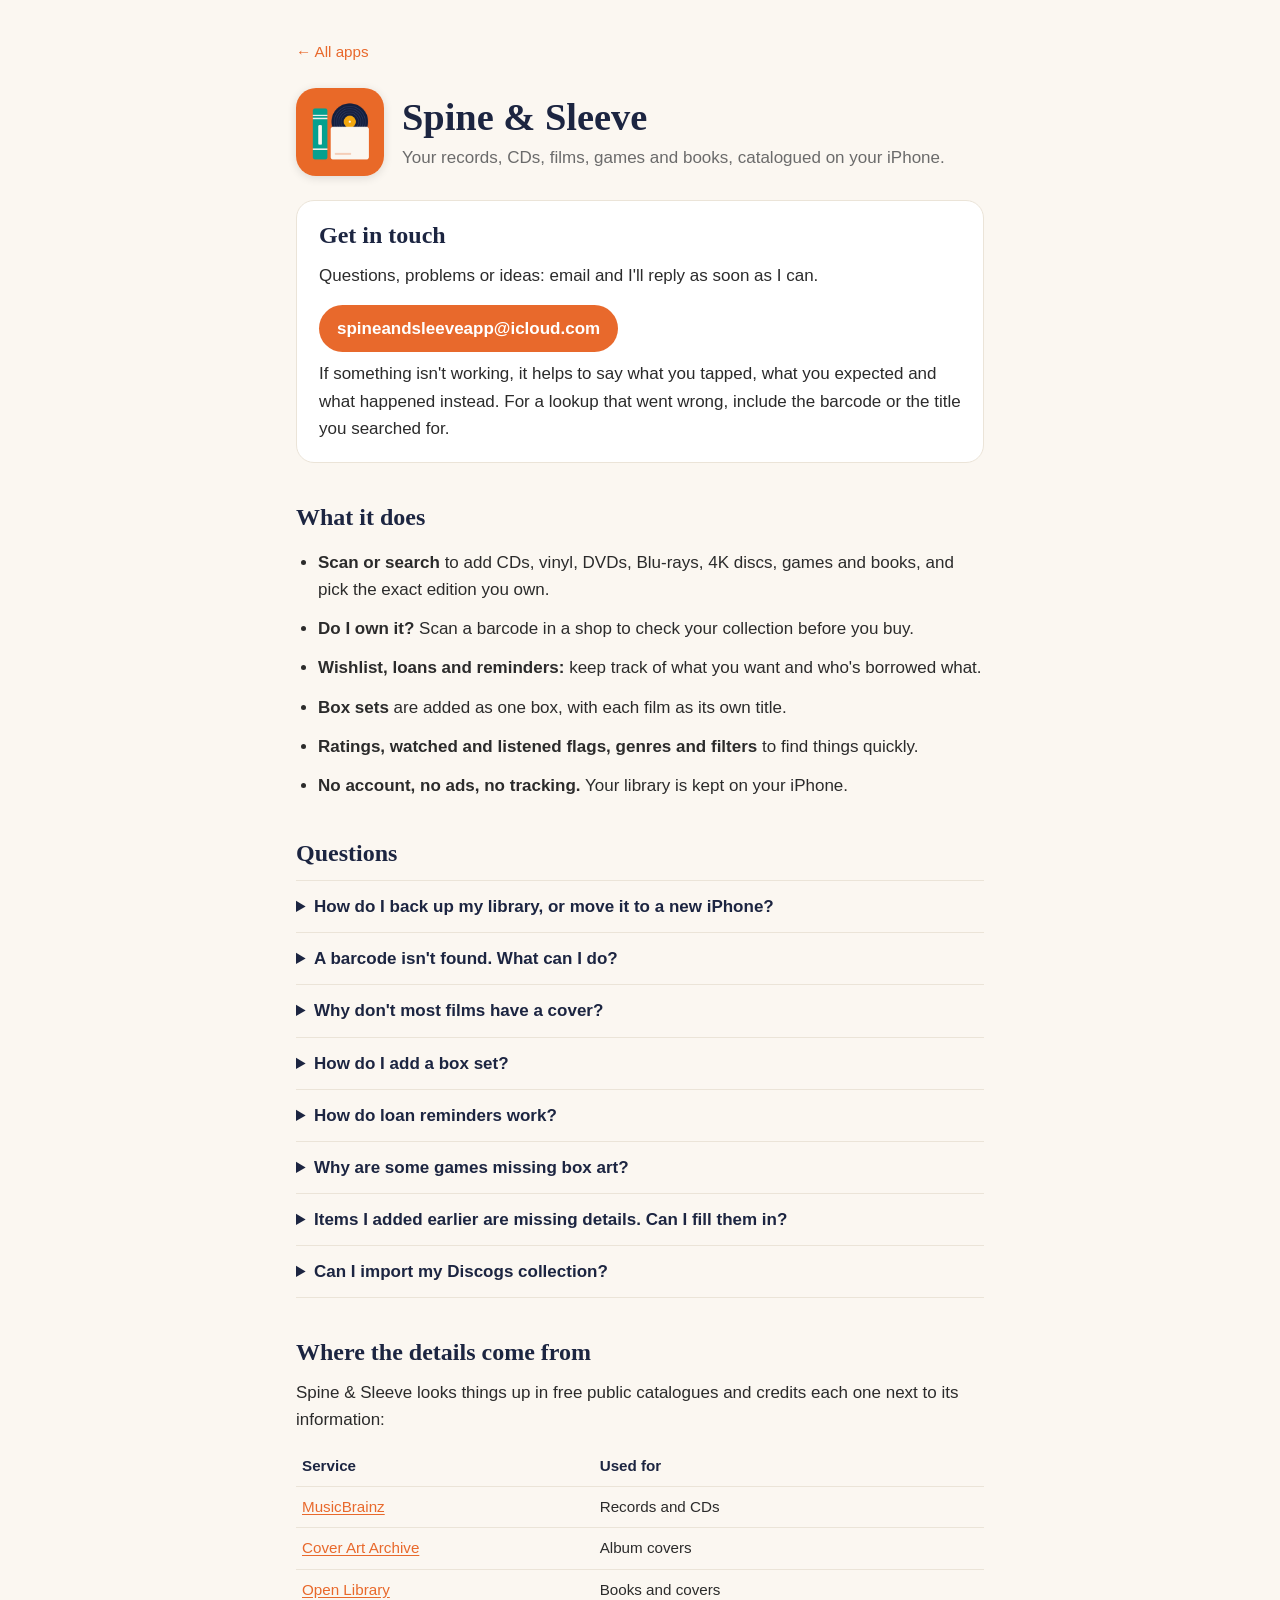
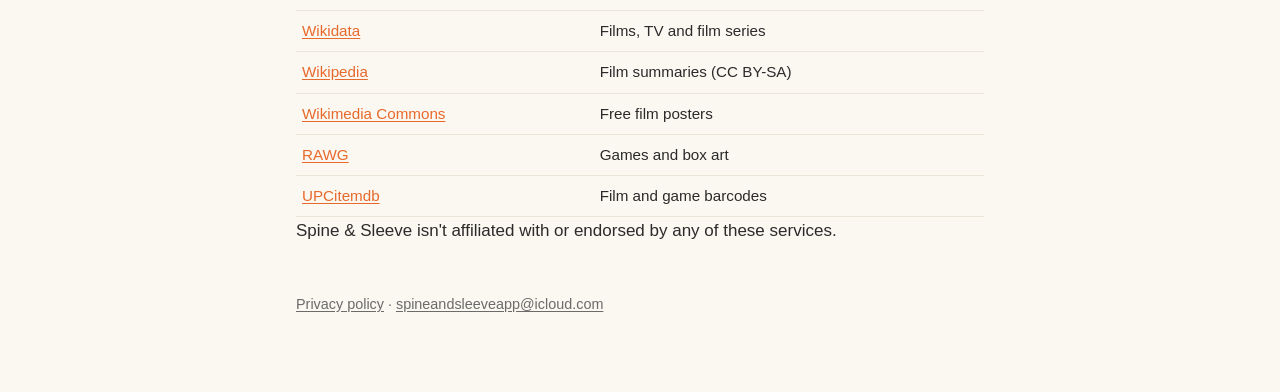
==== spine-and-sleeve/index.html @ e0ac8554 "Spine & Sleeve support and privacy pages" ====
<!doctype html>
<html lang="en-GB">
<head>
  <meta charset="utf-8">
  <meta name="viewport" content="width=device-width, initial-scale=1">
  <title>Spine &amp; Sleeve Support</title>
  <meta name="description" content="Help and contact details for Spine & Sleeve, the iPhone app for cataloguing records, CDs, films, games and books.">
  <link rel="icon" href="favicon.png">
  <link rel="apple-touch-icon" href="icon.png">
  <link rel="stylesheet" href="../assets/style.css">
</head>
<body>
<main>
  <nav class="crumbs"><a href="../">← All apps</a></nav>

  <header class="app-header">
    <img src="icon.png" alt="Spine &amp; Sleeve app icon">
    <div>
      <h1>Spine &amp; Sleeve</h1>
      <p>Your records, CDs, films, games and books, catalogued on your iPhone.</p>
    </div>
  </header>

  <div class="card">
    <h2 style="margin-top:0">Get in touch</h2>
    <p>Questions, problems or ideas: email and I'll reply as soon as I can.</p>
    <a class="contact" href="mailto:spineandsleeveapp@icloud.com?subject=Spine%20%26%20Sleeve">spineandsleeveapp@icloud.com</a>
    <p>If something isn't working, it helps to say what you tapped, what you expected and what happened instead. For a lookup that went wrong, include the barcode or the title you searched for.</p>
  </div>

  <h2>What it does</h2>
  <ul>
    <li><strong>Scan or search</strong> to add CDs, vinyl, DVDs, Blu-rays, 4K discs, games and books, and pick the exact edition you own.</li>
    <li><strong>Do I own it?</strong> Scan a barcode in a shop to check your collection before you buy.</li>
    <li><strong>Wishlist, loans and reminders:</strong> keep track of what you want and who's borrowed what.</li>
    <li><strong>Box sets</strong> are added as one box, with each film as its own title.</li>
    <li><strong>Ratings, watched and listened flags, genres and filters</strong> to find things quickly.</li>
    <li><strong>No account, no ads, no tracking.</strong> Your library is kept on your iPhone.</li>
  </ul>

  <h2>Questions</h2>

  <details>
    <summary>How do I back up my library, or move it to a new iPhone?</summary>
    <p>Go to <strong>Settings › Export backup</strong> and save the file somewhere safe, such as iCloud Drive in the Files app. It includes your titles, copies, ratings, loans, box sets and your own cover photos.</p>
    <p>On the new iPhone, install Spine &amp; Sleeve and choose <strong>Settings › Import backup</strong>. Importing adds what's missing and never deletes anything, so it's safe to import the same file twice.</p>
    <p>Your library is also included in your iPhone's own iCloud or computer backups.</p>
  </details>

  <details>
    <summary>A barcode isn't found. What can I do?</summary>
    <p>Some barcodes aren't in any public catalogue, which is common for UK films and older games. Choose <strong>Search</strong> and type the title instead. The barcode you scanned is saved with whatever you pick, so it's recognised next time.</p>
    <p>If nothing matches at all, choose <strong>Not listed? Enter details manually</strong>.</p>
  </details>

  <details>
    <summary>Why don't most films have a cover?</summary>
    <p>Film details come from Wikidata, which is free for anyone to use, but most film posters are copyrighted, so only a few free ones are available (from Wikimedia Commons). For the rest, tap the cover and take a photo of your own copy, or choose <strong>Find cover online</strong> to see if a free poster exists.</p>
  </details>

  <details>
    <summary>How do I add a box set?</summary>
    <p>Go to <strong>Add › Search › Films &amp; TV › Add a box set</strong>, or scan the box's barcode. For a series, use <strong>Find the film series</strong> and untick any films that aren't in your box. For a mixed box, add each film by searching. A disc in a different format from the rest of the box can be changed per film.</p>
    <p>The box's page lends, sells or returns the whole box at once.</p>
  </details>

  <details>
    <summary>How do loan reminders work?</summary>
    <p>On an item's page, choose <strong>Lend to someone…</strong>, enter a name and, if you like, a due date with <strong>Remind me on the due date</strong>. The reminder is a notification scheduled on your iPhone. Choose <strong>Mark as returned</strong> when it comes back.</p>
  </details>

  <details>
    <summary>Why are some games missing box art?</summary>
    <p>Game details and box art come from RAWG. The app shares a free monthly allowance between everyone who uses it, and when that runs out, games are found on Wikidata without box art until the next month. You can add your own free RAWG key in <strong>Settings › Lookup services</strong> to avoid the shared limit.</p>
  </details>

  <details>
    <summary>Items I added earlier are missing details. Can I fill them in?</summary>
    <p><strong>Settings › Update all items from catalogues</strong> looks everything up again and fills in only what's missing. Anything you've typed yourself is never overwritten.</p>
  </details>

  <details>
    <summary>Can I import my Discogs collection?</summary>
    <p>Yes. Export your collection or wantlist as a CSV file on discogs.com, then choose <strong>Settings › Import from Discogs</strong>. The file is read on your iPhone, and records already in your library aren't added twice.</p>
  </details>

  <h2>Where the details come from</h2>
  <p>Spine &amp; Sleeve looks things up in free public catalogues and credits each one next to its information:</p>
  <table>
    <tr><th>Service</th><th>Used for</th></tr>
    <tr><td><a href="https://musicbrainz.org">MusicBrainz</a></td><td>Records and CDs</td></tr>
    <tr><td><a href="https://coverartarchive.org">Cover Art Archive</a></td><td>Album covers</td></tr>
    <tr><td><a href="https://openlibrary.org">Open Library</a></td><td>Books and covers</td></tr>
    <tr><td><a href="https://www.wikidata.org">Wikidata</a></td><td>Films, TV and film series</td></tr>
    <tr><td><a href="https://en.wikipedia.org">Wikipedia</a></td><td>Film summaries (CC BY-SA)</td></tr>
    <tr><td><a href="https://commons.wikimedia.org">Wikimedia Commons</a></td><td>Free film posters</td></tr>
    <tr><td><a href="https://rawg.io">RAWG</a></td><td>Games and box art</td></tr>
    <tr><td><a href="https://www.upcitemdb.com">UPCitemdb</a></td><td>Film and game barcodes</td></tr>
  </table>
  <p>Spine &amp; Sleeve isn't affiliated with or endorsed by any of these services.</p>

  <footer>
    <p><a href="privacy">Privacy policy</a> · <a href="mailto:spineandsleeveapp@icloud.com">spineandsleeveapp@icloud.com</a></p>
  </footer>
</main>
</body>
</html>
---- assets/style.css ----
/* Spine & Sleeve "record shop" colours: cream paper, navy ink, tangerine. */
:root {
  --paper: #fbf7f1;
  --card: #ffffff;
  --ink: #1c2541;
  --text: #2b2b2b;
  --muted: #6b6b6b;
  --line: #ebe4d8;
  --accent: #e8692c;
  color-scheme: light dark;
}
@media (prefers-color-scheme: dark) {
  :root {
    --paper: #000000;
    --card: #17140f;
    --ink: #f3ece0;
    --text: #e9e4dc;
    --muted: #a39d93;
    --line: #2c2720;
    --accent: #f27d45;
  }
}

* { box-sizing: border-box; }

body {
  margin: 0;
  background: var(--paper);
  color: var(--text);
  font: 17px/1.6 -apple-system, BlinkMacSystemFont, "Segoe UI", Roboto, Helvetica, Arial, sans-serif;
  -webkit-text-size-adjust: 100%;
}

main {
  max-width: 720px;
  margin: 0 auto;
  padding: 40px 16px 64px;
}

h1, h2, h3 {
  color: var(--ink);
  font-family: "New York", ui-serif, Georgia, "Times New Roman", serif;
  line-height: 1.2;
}
h1 { font-size: 2.4rem; margin: 0 0 8px; }
h2 { font-size: 1.5rem; margin: 40px 0 12px; }
h3 { font-size: 1.1rem; margin: 24px 0 6px; }

p, li { margin: 0 0 12px; }
ul { padding-left: 22px; }

a { color: var(--accent); text-underline-offset: 2px; }

.lede { font-size: 1.15rem; color: var(--muted); margin-bottom: 24px; }

.app-header {
  display: flex;
  align-items: center;
  gap: 18px;
  margin-bottom: 24px;
}
.app-header img {
  width: 88px;
  height: 88px;
  border-radius: 20px;
  flex: none;
  box-shadow: 0 2px 10px rgba(0, 0, 0, 0.12);
}
.app-header h1 { margin: 0; }
.app-header p { margin: 4px 0 0; color: var(--muted); }

.card {
  background: var(--card);
  border: 1px solid var(--line);
  border-radius: 18px;
  padding: 20px 22px;
  margin: 16px 0;
}
.card > :last-child { margin-bottom: 0; }

.contact {
  display: inline-block;
  background: var(--accent);
  color: #fff;
  text-decoration: none;
  font-weight: 600;
  padding: 10px 18px;
  border-radius: 999px;
  margin: 4px 0 8px;
  overflow-wrap: anywhere;
}

details {
  border-top: 1px solid var(--line);
  padding: 12px 0;
}
details:last-of-type { border-bottom: 1px solid var(--line); }
summary {
  cursor: pointer;
  font-weight: 600;
  color: var(--ink);
}
details[open] summary { margin-bottom: 8px; }

table { width: 100%; border-collapse: collapse; font-size: 0.95rem; }
th, td { text-align: left; padding: 8px 6px; border-bottom: 1px solid var(--line); vertical-align: top; }
th { color: var(--ink); }

.apps { list-style: none; padding: 0; }
.apps li a {
  display: flex;
  align-items: center;
  gap: 14px;
  text-decoration: none;
  color: var(--text);
}
.apps img { width: 56px; height: 56px; border-radius: 13px; }
.apps strong { color: var(--ink); display: block; }

nav.crumbs { font-size: 0.95rem; margin-bottom: 24px; }
nav.crumbs a { text-decoration: none; }

footer {
  margin-top: 48px;
  font-size: 0.9rem;
  color: var(--muted);
}
footer a { color: var(--muted); }
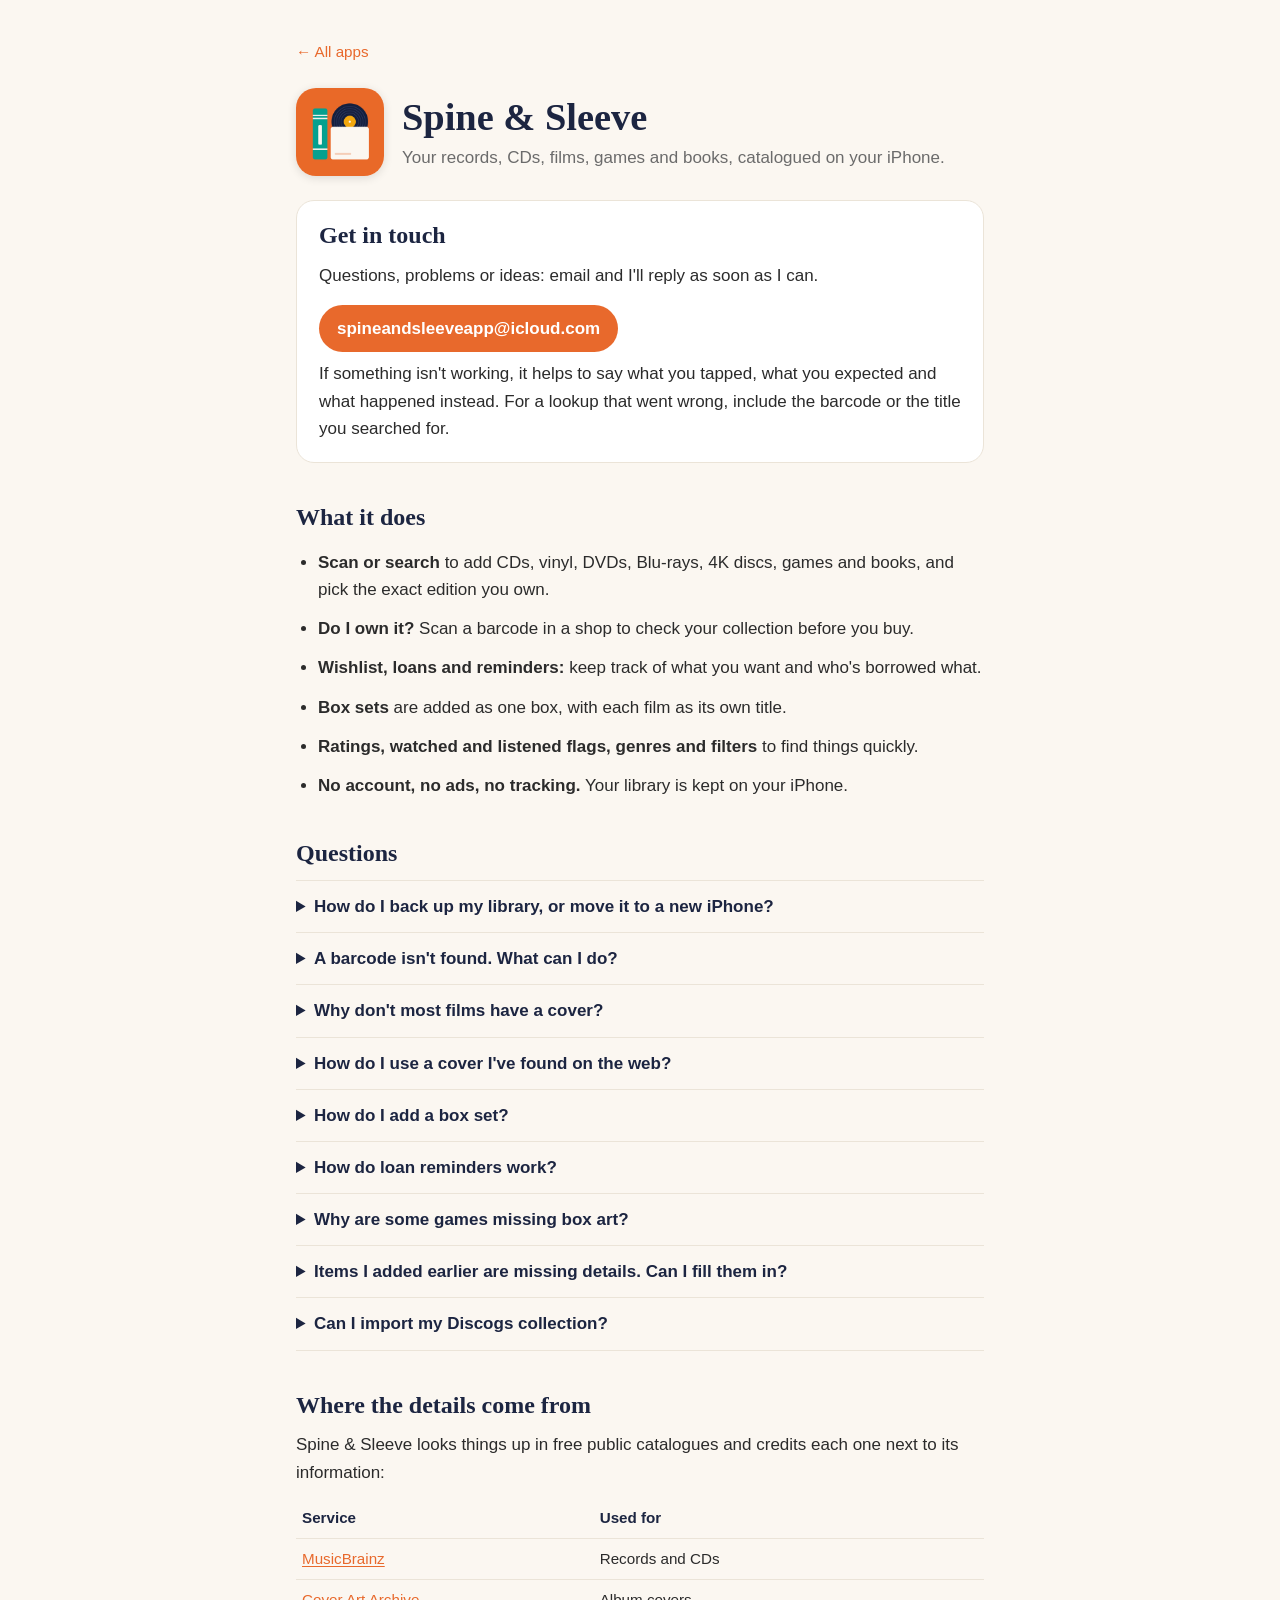
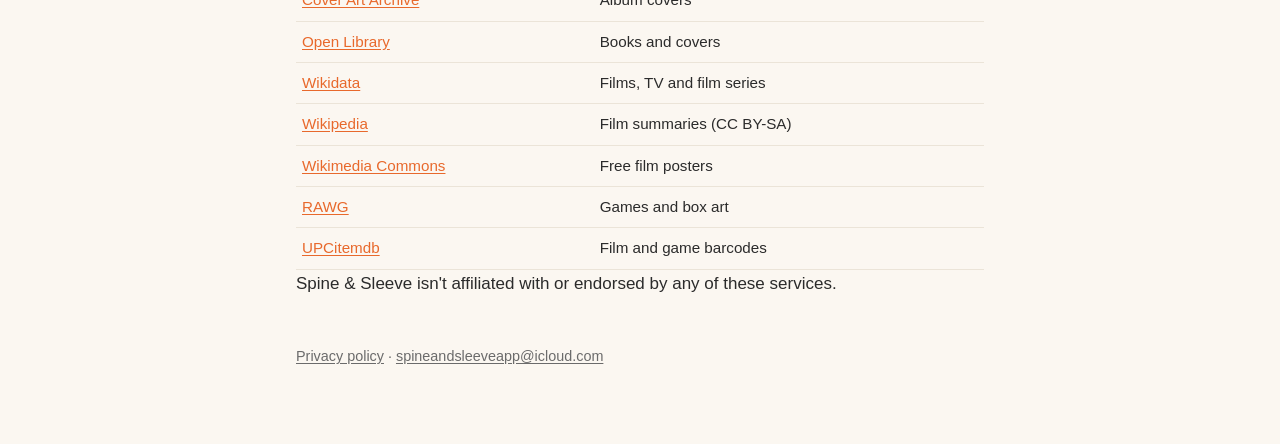
==== commit 4dc7099a: "index updates" ====
--- a/spine-and-sleeve/index.html
+++ b/spine-and-sleeve/index.html
@@ -55,7 +55,13 @@
 
   <details>
     <summary>Why don't most films have a cover?</summary>
-    <p>Film details come from Wikidata, which is free for anyone to use, but most film posters are copyrighted, so only a few free ones are available (from Wikimedia Commons). For the rest, tap the cover and take a photo of your own copy, or choose <strong>Find cover online</strong> to see if a free poster exists.</p>
+    <p>Film details come from Wikidata, which is free for anyone to use, but most film posters are copyrighted, so only a few free ones are available (from Wikimedia Commons). For the rest, tap the cover and take a photo of your own copy, or use <strong>Search the web</strong> (below).</p>
+  </details>
+
+  <details>
+    <summary>How do I use a cover I've found on the web?</summary>
+    <p>Tap the cover and choose <strong>Search the web</strong>. Safari opens an image search for the item, such as "Heat 1995 Blu-ray cover". Touch and hold the picture you want and choose <strong>Copy</strong>, then come back to Spine &amp; Sleeve, tap the cover and choose <strong>Paste cover</strong>. You can crop it before it's saved, and it's kept as your own cover.</p>
+    <p>This works for records, films, games, books and box sets.</p>
   </details>
 
   <details>
